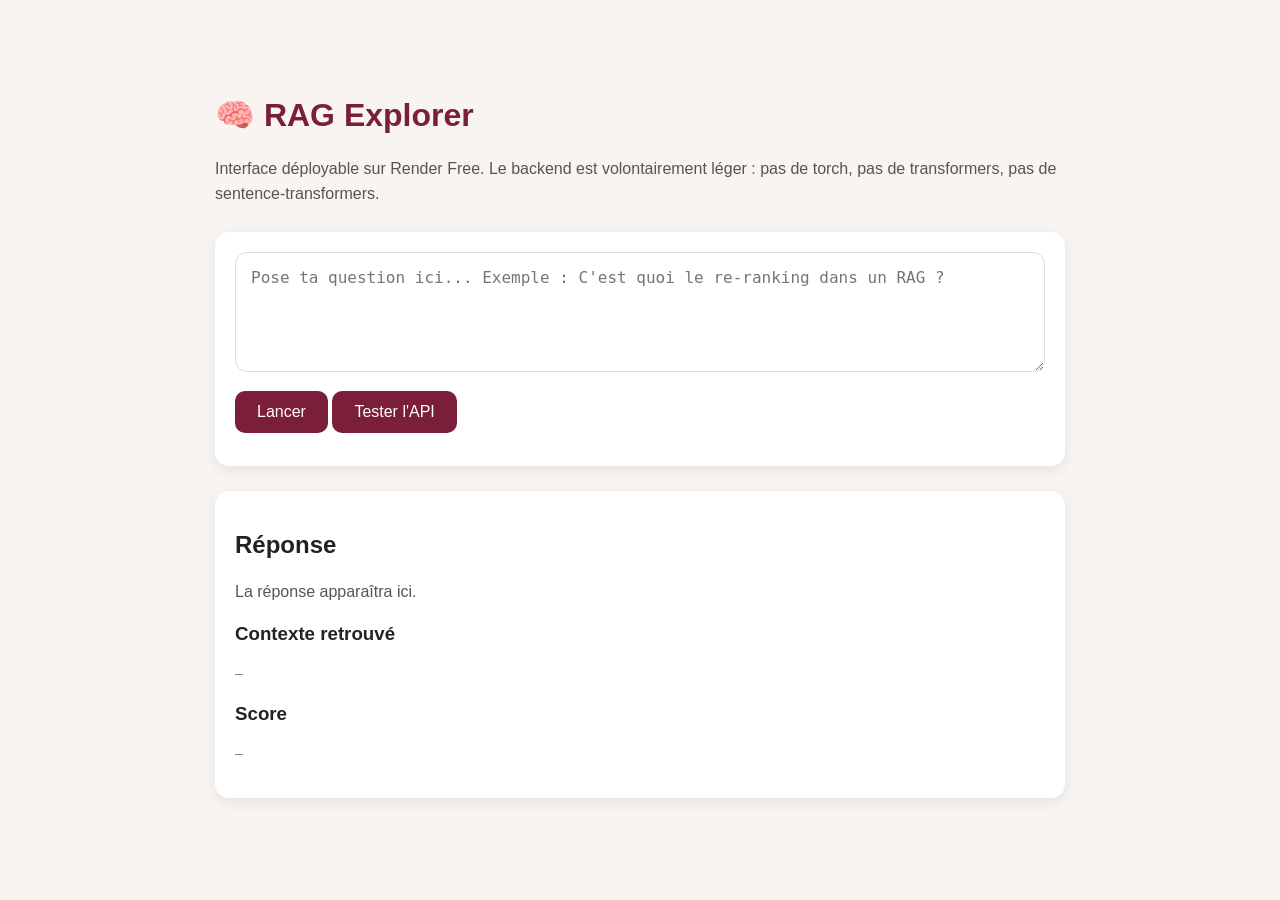
==== index.html @ 5188ba4e "Add files via upload" ====
<!DOCTYPE html>
<html lang="fr">
<head>
  <meta charset="UTF-8" />
  <meta name="viewport" content="width=device-width, initial-scale=1.0" />
  <title>RAG Explorer — Render</title>
  <style>
    body {
      margin: 0;
      font-family: Arial, sans-serif;
      background: #f7f4f2;
      color: #222;
    }
    .container {
      max-width: 850px;
      margin: 50px auto;
      padding: 25px;
    }
    h1 { color: #7b1e3a; }
    p { color: #555; line-height: 1.6; }
    textarea {
      width: 100%;
      min-height: 120px;
      padding: 15px;
      font-size: 16px;
      border: 1px solid #ddd;
      border-radius: 12px;
      resize: vertical;
      box-sizing: border-box;
    }
    button {
      margin-top: 15px;
      padding: 12px 22px;
      font-size: 16px;
      background: #7b1e3a;
      color: white;
      border: none;
      border-radius: 10px;
      cursor: pointer;
    }
    button:hover { background: #5f162c; }
    button:disabled { background: #aaa; cursor: not-allowed; }
    .card {
      margin-top: 25px;
      padding: 20px;
      background: white;
      border-radius: 14px;
      box-shadow: 0 4px 14px rgba(0, 0, 0, 0.08);
    }
    .small {
      font-size: 13px;
      color: #777;
      font-family: monospace;
    }
    .error { color: #b91c1c; }
    .success { color: #166534; }
  </style>
</head>
<body>
  <div class="container">
    <h1>🧠 RAG Explorer</h1>
    <p>
      Interface déployable sur Render Free. Le backend est volontairement léger :
      pas de torch, pas de transformers, pas de sentence-transformers.
    </p>

    <div class="card">
      <textarea id="question" placeholder="Pose ta question ici... Exemple : C'est quoi le re-ranking dans un RAG ?"></textarea>
      <br>
      <button id="askBtn" onclick="askQuestion()">Lancer</button>
      <button onclick="checkAPI()">Tester l'API</button>
      <p id="status" class="small"></p>
    </div>

    <div class="card">
      <h2>Réponse</h2>
      <p id="answer">La réponse apparaîtra ici.</p>

      <h3>Contexte retrouvé</h3>
      <p id="context" class="small">—</p>

      <h3>Score</h3>
      <p id="score" class="small">—</p>
    </div>
  </div>

  <script>
    const API_BASE = window.location.hostname
      ? window.location.origin
      : "http://127.0.0.1:8000";

    async function checkAPI() {
      const status = document.getElementById("status");
      status.textContent = "Test en cours...";
      status.className = "small";

      try {
        const response = await fetch(`${API_BASE}/health`);
        if (!response.ok) throw new Error(`HTTP ${response.status}`);
        const data = await response.json();
        status.textContent = `API connectée : ${data.status}`;
        status.className = "small success";
      } catch (error) {
        status.textContent = "API inaccessible : " + error.message;
        status.className = "small error";
      }
    }

    async function askQuestion() {
      const question = document.getElementById("question").value.trim();
      const answerElem = document.getElementById("answer");
      const contextElem = document.getElementById("context");
      const scoreElem = document.getElementById("score");
      const btn = document.getElementById("askBtn");

      if (!question) {
        answerElem.textContent = "Veuillez saisir une question.";
        return;
      }

      btn.disabled = true;
      btn.textContent = "Recherche...";
      answerElem.textContent = "Chargement...";
      contextElem.textContent = "—";
      scoreElem.textContent = "—";

      try {
        const response = await fetch(`${API_BASE}/ask`, {
          method: "POST",
          headers: {"Content-Type": "application/json"},
          body: JSON.stringify({question})
        });

        if (!response.ok) throw new Error(`Erreur API : ${response.status}`);

        const data = await response.json();
        answerElem.textContent = data.answer || "Pas de réponse.";
        contextElem.textContent = data.context || "Pas de contexte.";
        scoreElem.textContent = data.score !== undefined ? data.score : "Pas de score.";
      } catch (error) {
        answerElem.textContent = "Erreur : impossible de contacter l'API. " + error.message;
      } finally {
        btn.disabled = false;
        btn.textContent = "Lancer";
      }
    }
  </script>
</body>
</html>
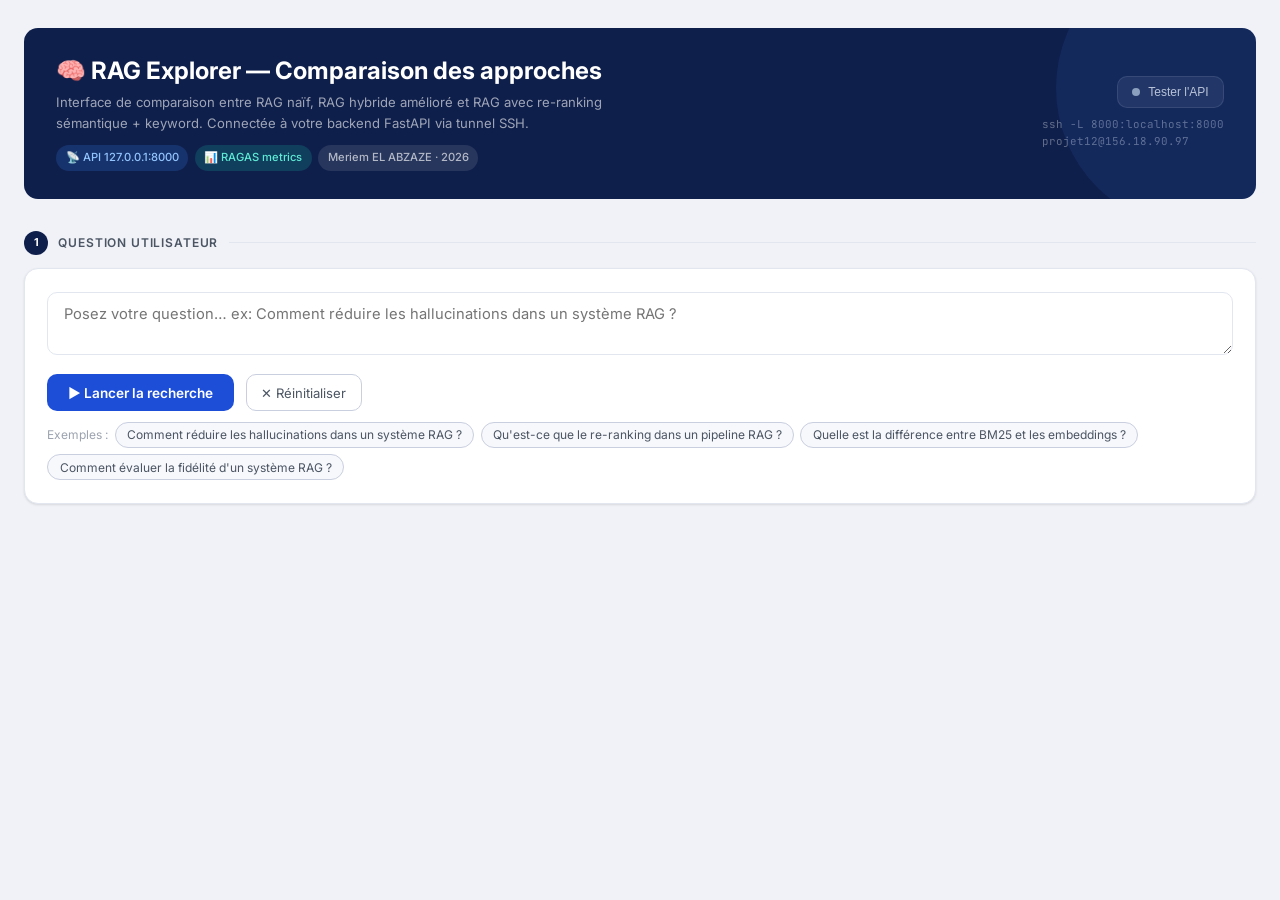
==== commit 5011adfe: "Update print statement from 'Hello' to 'Goodbye'" ====
--- a/index.html
+++ b/index.html
@@ -1,149 +1,737 @@
 <!DOCTYPE html>
 <html lang="fr">
 <head>
-  <meta charset="UTF-8" />
-  <meta name="viewport" content="width=device-width, initial-scale=1.0" />
-  <title>RAG Explorer — Render</title>
-  <style>
-    body {
-      margin: 0;
-      font-family: Arial, sans-serif;
-      background: #f7f4f2;
-      color: #222;
-    }
-    .container {
-      max-width: 850px;
-      margin: 50px auto;
-      padding: 25px;
-    }
-    h1 { color: #7b1e3a; }
-    p { color: #555; line-height: 1.6; }
-    textarea {
-      width: 100%;
-      min-height: 120px;
-      padding: 15px;
-      font-size: 16px;
-      border: 1px solid #ddd;
-      border-radius: 12px;
-      resize: vertical;
-      box-sizing: border-box;
-    }
-    button {
-      margin-top: 15px;
-      padding: 12px 22px;
-      font-size: 16px;
-      background: #7b1e3a;
-      color: white;
-      border: none;
-      border-radius: 10px;
-      cursor: pointer;
-    }
-    button:hover { background: #5f162c; }
-    button:disabled { background: #aaa; cursor: not-allowed; }
-    .card {
-      margin-top: 25px;
-      padding: 20px;
-      background: white;
-      border-radius: 14px;
-      box-shadow: 0 4px 14px rgba(0, 0, 0, 0.08);
-    }
-    .small {
-      font-size: 13px;
-      color: #777;
-      font-family: monospace;
-    }
-    .error { color: #b91c1c; }
-    .success { color: #166534; }
-  </style>
+<meta charset="UTF-8">
+<meta name="viewport" content="width=device-width, initial-scale=1.0">
+<title>RAG Explorer — Interface de comparaison</title>
+<link rel="preconnect" href="https://fonts.googleapis.com">
+<link href="https://fonts.googleapis.com/css2?family=Inter:wght@400;500;600;700&family=JetBrains+Mono:wght@400;500&display=swap" rel="stylesheet">
+<style>
+*,*::before,*::after{box-sizing:border-box;margin:0;padding:0}
+:root{
+  --bg:#f0f2f7;
+  --surface:#ffffff;
+  --surface2:#f7f8fc;
+  --border:#e2e6ef;
+  --border2:#c9cfdf;
+  --text:#111827;
+  --text2:#4b5563;
+  --text3:#9ca3af;
+  --navy:#0f1f4b;
+  --blue:#1d4ed8;
+  --blue-l:#eff6ff;
+  --blue-m:#3b82f6;
+  --green:#16a34a;
+  --green-l:#f0fdf4;
+  --orange:#d97706;
+  --orange-l:#fffbeb;
+  --red:#dc2626;
+  --red-l:#fef2f2;
+  --purple:#7c3aed;
+  --purple-l:#f5f3ff;
+  --r:10px;
+  --rl:14px;
+  --sh:0 1px 3px rgba(0,0,0,.07),0 1px 2px rgba(0,0,0,.04);
+  --sh-md:0 4px 16px rgba(0,0,0,.08);
+}
+html{scroll-behavior:smooth}
+body{font-family:'Inter',sans-serif;background:var(--bg);color:var(--text);font-size:14.5px;line-height:1.6;min-height:100vh}
+.page{max-width:1280px;margin:0 auto;padding:1.75rem 1.5rem 5rem}
+ 
+/* ── HEADER ── */
+.header-card{
+  background:var(--navy);border-radius:var(--rl);padding:1.75rem 2rem;
+  margin-bottom:2rem;display:flex;align-items:center;justify-content:space-between;gap:1.5rem;
+  position:relative;overflow:hidden;
+}
+.header-card::before{content:'';position:absolute;right:-80px;top:-80px;width:280px;height:280px;border-radius:50%;background:rgba(59,130,246,.1);pointer-events:none}
+.htext h1{font-size:1.5rem;font-weight:700;color:#fff;margin-bottom:.35rem;line-height:1.25}
+.htext p{font-size:.82rem;color:rgba(255,255,255,.6);max-width:560px;line-height:1.6}
+.hbadges{display:flex;flex-wrap:wrap;gap:.4rem;margin-top:.7rem}
+.hbadge{font-size:.7rem;font-weight:500;padding:.25rem .6rem;border-radius:999px;display:inline-flex;align-items:center;gap:.3rem}
+.hb-blue{background:rgba(59,130,246,.2);color:#93c5fd}
+.hb-green{background:rgba(20,184,166,.2);color:#5eead4}
+.hb-gray{background:rgba(255,255,255,.1);color:rgba(255,255,255,.65)}
+.api-status{
+  display:flex;align-items:center;gap:.5rem;font-size:.75rem;
+  background:rgba(255,255,255,.07);border:1px solid rgba(255,255,255,.1);
+  border-radius:var(--r);padding:.5rem .9rem;flex-shrink:0;cursor:pointer;
+  color:rgba(255,255,255,.75);transition:background .2s;white-space:nowrap;
+}
+.api-status:hover{background:rgba(255,255,255,.12)}
+.status-dot{width:8px;height:8px;border-radius:50%;flex-shrink:0}
+.dot-ok{background:#4ade80;box-shadow:0 0 6px #4ade80}
+.dot-err{background:#f87171;box-shadow:0 0 6px #f87171}
+.dot-idle{background:#94a3b8}
+ 
+/* ── SECTIONS ── */
+.section{margin-bottom:1.75rem}
+.sec-head{display:flex;align-items:center;gap:.65rem;margin-bottom:.85rem}
+.sec-num{width:24px;height:24px;border-radius:50%;background:var(--navy);color:#fff;display:flex;align-items:center;justify-content:center;font-size:.68rem;font-weight:700;flex-shrink:0}
+.sec-label{font-size:.75rem;font-weight:600;letter-spacing:.07em;text-transform:uppercase;color:var(--text2)}
+.sec-line{flex:1;height:1px;background:var(--border)}
+ 
+/* ── CARD ── */
+.card{background:var(--surface);border:1px solid var(--border);border-radius:var(--rl);box-shadow:var(--sh)}
+.cp{padding:1.4rem}
+ 
+/* ── QUESTION ZONE ── */
+.q-textarea{
+  width:100%;border:1.5px solid var(--border);border-radius:var(--r);
+  padding:.8rem 1rem;font-size:.92rem;font-family:'Inter',sans-serif;
+  color:var(--text);background:var(--surface);resize:vertical;
+  outline:none;transition:border-color .2s,box-shadow .2s;min-height:60px;
+}
+.q-textarea:focus{border-color:var(--blue-m);box-shadow:0 0 0 3px rgba(59,130,246,.1)}
+.q-row{display:flex;align-items:center;gap:.75rem;flex-wrap:wrap;margin-top:.8rem}
+.btn-run{
+  display:inline-flex;align-items:center;gap:.45rem;
+  background:var(--blue);color:#fff;border:none;border-radius:var(--r);
+  padding:.65rem 1.3rem;font-size:.85rem;font-weight:600;cursor:pointer;font-family:'Inter',sans-serif;
+  transition:background .2s,box-shadow .2s,transform .1s;
+}
+.btn-run:hover:not(:disabled){background:#1e40af;box-shadow:0 4px 14px rgba(29,78,216,.3)}
+.btn-run:active:not(:disabled){transform:scale(.97)}
+.btn-run:disabled{background:#94a3b8;cursor:not-allowed}
+.btn-clear{
+  display:inline-flex;align-items:center;gap:.4rem;
+  background:transparent;color:var(--text2);border:1px solid var(--border2);
+  border-radius:var(--r);padding:.6rem .9rem;font-size:.82rem;cursor:pointer;font-family:'Inter',sans-serif;
+  transition:all .2s;
+}
+.btn-clear:hover{border-color:var(--blue-m);color:var(--blue);background:var(--blue-l)}
+.examples-row{margin-top:.65rem;display:flex;flex-wrap:wrap;gap:.4rem;align-items:center}
+.ex-label{font-size:.75rem;color:var(--text3)}
+.ex-btn{
+  font-size:.75rem;padding:.28rem .7rem;border-radius:999px;
+  border:1px solid var(--border2);background:var(--surface2);color:var(--text2);
+  cursor:pointer;font-family:'Inter',sans-serif;transition:all .2s;
+}
+.ex-btn:hover{border-color:var(--blue-m);color:var(--blue);background:var(--blue-l)}
+ 
+/* ── PROGRESS ── */
+.prog-bar{height:3px;background:var(--border);border-radius:3px;overflow:hidden;margin-bottom:1.5rem;display:none}
+.prog-bar.on{display:block}
+.prog-fill{height:100%;background:linear-gradient(90deg,var(--blue-m),#06b6d4);width:0;transition:width .35s ease;border-radius:3px}
+ 
+/* ── 3-COL GRID ── */
+.three-grid{display:grid;grid-template-columns:repeat(3,1fr);gap:1.1rem}
+@media(max-width:900px){.three-grid{grid-template-columns:1fr}}
+ 
+/* ── RAG COLUMN ── */
+.rag-col{border:1px solid var(--border);border-radius:var(--rl);overflow:hidden;box-shadow:var(--sh)}
+.rag-col-head{padding:.85rem 1.1rem;display:flex;align-items:center;justify-content:space-between;border-bottom:1px solid var(--border)}
+.rh-naive{background:#fff8f0;border-bottom-color:#fde8c8}
+.rh-improved{background:#f0fdf9;border-bottom-color:#a7f3d0}
+.rh-rerank{background:var(--purple-l);border-bottom-color:#ddd6fe}
+.rag-col-title{font-size:.8rem;font-weight:700}
+.rct-naive{color:#92400e}
+.rct-improved{color:#065f46}
+.rct-rerank{color:#5b21b6}
+.risk-pill{font-size:.68rem;font-weight:600;padding:.22rem .55rem;border-radius:999px}
+.rp-low{background:var(--green-l);color:var(--green)}
+.rp-medium{background:var(--orange-l);color:var(--orange)}
+.rp-high{background:var(--red-l);color:var(--red)}
+.rp-none{background:var(--surface2);color:var(--text3)}
+.rag-col-body{padding:1.1rem;background:var(--surface);display:flex;flex-direction:column;gap:.85rem}
+.answer-block{
+  font-size:.85rem;color:var(--text);line-height:1.7;
+  border-left:3px solid var(--border2);padding:.5rem .8rem;
+  background:var(--surface2);border-radius:0 6px 6px 0;
+}
+.ab-naive{border-left-color:#f59e0b}
+.ab-improved{border-left-color:#10b981}
+.ab-rerank{border-left-color:#8b5cf6}
+.field-label{font-size:.7rem;font-weight:600;text-transform:uppercase;letter-spacing:.06em;color:var(--text3);margin-bottom:.3rem}
+.source-list{display:flex;flex-direction:column;gap:.35rem}
+.source-item{
+  font-family:'JetBrains Mono',monospace;font-size:.72rem;
+  background:var(--surface2);border:1px solid var(--border);border-radius:6px;
+  padding:.35rem .6rem;color:var(--text2);word-break:break-all;
+}
+.score-row{display:flex;align-items:center;gap:.6rem}
+.score-val{font-family:'JetBrains Mono',monospace;font-size:.9rem;font-weight:600}
+.sv-green{color:var(--green)}.sv-orange{color:var(--orange)}.sv-red{color:var(--red)}.sv-blue{color:var(--blue-m)}
+.score-bar-bg{flex:1;height:5px;border-radius:3px;background:var(--border);overflow:hidden}
+.score-bar-fill{height:100%;border-radius:3px;transition:width .7s ease}
+.sbf-green{background:var(--green)}.sbf-orange{background:var(--orange)}.sbf-red{background:var(--red)}.sbf-blue{background:var(--blue-m)}
+ 
+/* ── METRICS ── */
+.metrics-grid{display:grid;grid-template-columns:repeat(6,1fr);gap:.9rem}
+@media(max-width:900px){.metrics-grid{grid-template-columns:repeat(3,1fr)}}
+@media(max-width:500px){.metrics-grid{grid-template-columns:repeat(2,1fr)}}
+.metric-card{
+  background:var(--surface);border:1px solid var(--border);border-radius:var(--r);
+  padding:1rem 1.1rem;box-shadow:var(--sh);
+}
+.mc-label{font-size:.68rem;font-weight:600;text-transform:uppercase;letter-spacing:.06em;color:var(--text3);margin-bottom:.4rem}
+.mc-val{font-size:1.4rem;font-weight:700;font-family:'JetBrains Mono',monospace;line-height:1;margin-bottom:.2rem}
+.mc-sub{font-size:.72rem;color:var(--text3)}
+.mc-bar-bg{height:4px;border-radius:2px;background:var(--border);margin-top:.7rem}
+.mc-bar-fill{height:100%;border-radius:2px;transition:width .8s ease}
+ 
+/* ── COMPARE TABLE ── */
+.cmp-table{width:100%;border-collapse:collapse;font-size:.82rem}
+.cmp-table th,.cmp-table td{padding:.6rem .85rem;border-bottom:1px solid var(--border);text-align:left}
+.cmp-table th{font-size:.72rem;font-weight:600;text-transform:uppercase;letter-spacing:.05em;color:var(--text2);background:var(--surface2)}
+.cmp-table tr:last-child td{border-bottom:none}
+.cmp-table tr:hover td{background:var(--surface2)}
+td.td-good{color:var(--green);font-family:'JetBrains Mono',monospace;font-weight:600}
+td.td-mid{color:var(--orange);font-family:'JetBrains Mono',monospace;font-weight:600}
+td.td-bad{color:var(--red);font-family:'JetBrains Mono',monospace;font-weight:600}
+td.td-purple{color:var(--purple);font-family:'JetBrains Mono',monospace;font-weight:600}
+td.td-mono{font-family:'JetBrains Mono',monospace}
+ 
+/* ── DEBUG ── */
+.debug-toggle{
+  display:inline-flex;align-items:center;gap:.4rem;font-size:.75rem;cursor:pointer;
+  color:var(--text3);border:1px solid var(--border);background:var(--surface);
+  border-radius:var(--r);padding:.35rem .75rem;font-family:'Inter',sans-serif;
+  transition:all .2s;
+}
+.debug-toggle:hover{color:var(--blue);border-color:var(--blue-m);background:var(--blue-l)}
+.debug-box{
+  font-family:'JetBrains Mono',monospace;font-size:.75rem;
+  background:#0f172a;color:#94a3b8;border-radius:var(--r);
+  padding:1rem;overflow-x:auto;white-space:pre-wrap;word-break:break-all;
+  border:1px solid #1e293b;margin-top:.75rem;max-height:320px;overflow-y:auto;
+  display:none;line-height:1.6;
+}
+.debug-box .json-key{color:#7dd3fc}
+.debug-box .json-str{color:#86efac}
+.debug-box .json-num{color:#fcd34d}
+.debug-box .json-bool{color:#f9a8d4}
+.debug-box .json-null{color:#94a3b8}
+ 
+/* ── ERROR BOX ── */
+.error-box{
+  background:var(--red-l);border:1px solid #fca5a5;border-radius:var(--r);
+  padding:1rem 1.2rem;font-size:.85rem;color:var(--red);line-height:1.65;
+  display:none;margin-bottom:1.5rem;
+}
+.error-box strong{display:block;margin-bottom:.3rem}
+ 
+/* ── PLACEHOLDER ── */
+.placeholder{text-align:center;padding:2.5rem 1rem;color:var(--text3)}
+.ph-icon{font-size:2.2rem;margin-bottom:.6rem;opacity:.35}
+ 
+/* ── ANIMATIONS ── */
+@keyframes fadeUp{from{opacity:0;transform:translateY(8px)}to{opacity:1;transform:translateY(0)}}
+.anim{animation:fadeUp .4s ease forwards}
+@keyframes spin{from{transform:rotate(0)}to{transform:rotate(360deg)}}
+.spin{animation:spin .7s linear infinite;display:inline-block}
+</style>
 </head>
 <body>
-  <div class="container">
-    <h1>🧠 RAG Explorer</h1>
-    <p>
-      Interface déployable sur Render Free. Le backend est volontairement léger :
-      pas de torch, pas de transformers, pas de sentence-transformers.
-    </p>
-
-    <div class="card">
-      <textarea id="question" placeholder="Pose ta question ici... Exemple : C'est quoi le re-ranking dans un RAG ?"></textarea>
-      <br>
-      <button id="askBtn" onclick="askQuestion()">Lancer</button>
-      <button onclick="checkAPI()">Tester l'API</button>
-      <p id="status" class="small"></p>
-    </div>
-
-    <div class="card">
-      <h2>Réponse</h2>
-      <p id="answer">La réponse apparaîtra ici.</p>
-
-      <h3>Contexte retrouvé</h3>
-      <p id="context" class="small">—</p>
-
-      <h3>Score</h3>
-      <p id="score" class="small">—</p>
-    </div>
-  </div>
-
-  <script>
-    const API_BASE = window.location.hostname
-      ? window.location.origin
-      : "http://127.0.0.1:8000";
-
-    async function checkAPI() {
-      const status = document.getElementById("status");
-      status.textContent = "Test en cours...";
-      status.className = "small";
-
-      try {
-        const response = await fetch(`${API_BASE}/health`);
-        if (!response.ok) throw new Error(`HTTP ${response.status}`);
-        const data = await response.json();
-        status.textContent = `API connectée : ${data.status}`;
-        status.className = "small success";
-      } catch (error) {
-        status.textContent = "API inaccessible : " + error.message;
-        status.className = "small error";
-      }
+<div class="page">
+ 
+<!-- ── HEADER ── -->
+<div class="header-card">
+  <div class="htext">
+    <h1>🧠 RAG Explorer — Comparaison des approches</h1>
+    <p>Interface de comparaison entre RAG naïf, RAG hybride amélioré et RAG avec re-ranking sémantique + keyword. Connectée à votre backend FastAPI via tunnel SSH.</p>
+    <div class="hbadges">
+      <span class="hbadge hb-blue">📡 API 127.0.0.1:8000</span>
+      <span class="hbadge hb-green">📊 RAGAS metrics</span>
+      <span class="hbadge hb-gray">Meriem EL ABZAZE · 2026</span>
+    </div>
+  </div>
+  <div style="display:flex;flex-direction:column;align-items:flex-end;gap:.5rem;flex-shrink:0">
+    <button class="api-status" id="statusBtn" onclick="checkAPI()" title="Cliquer pour tester la connexion">
+      <div class="status-dot dot-idle" id="statusDot"></div>
+      <span id="statusLabel">Tester l'API</span>
+    </button>
+    <div style="font-size:.68rem;color:rgba(255,255,255,.35);font-family:'JetBrains Mono',monospace">ssh -L 8000:localhost:8000<br>projet12@156.18.90.97</div>
+  </div>
+</div>
+ 
+<!-- ── ZONE 1: QUESTION ── -->
+<div class="section">
+  <div class="sec-head">
+    <div class="sec-num">1</div>
+    <span class="sec-label">Question utilisateur</span>
+    <div class="sec-line"></div>
+  </div>
+  <div class="card cp">
+    <textarea class="q-textarea" id="qInput" rows="2"
+      placeholder="Posez votre question… ex: Comment réduire les hallucinations dans un système RAG ?"></textarea>
+    <div class="q-row">
+      <button class="btn-run" id="runBtn" onclick="launch()">▶ Lancer la recherche</button>
+      <button class="btn-clear" onclick="clearAll()">✕ Réinitialiser</button>
+    </div>
+    <div class="examples-row">
+      <span class="ex-label">Exemples :</span>
+      <button class="ex-btn" onclick="setQ(this)">Comment réduire les hallucinations dans un système RAG ?</button>
+      <button class="ex-btn" onclick="setQ(this)">Qu'est-ce que le re-ranking dans un pipeline RAG ?</button>
+      <button class="ex-btn" onclick="setQ(this)">Quelle est la différence entre BM25 et les embeddings ?</button>
+      <button class="ex-btn" onclick="setQ(this)">Comment évaluer la fidélité d'un système RAG ?</button>
+    </div>
+  </div>
+</div>
+ 
+<!-- ── PROGRESS ── -->
+<div class="prog-bar" id="progBar"><div class="prog-fill" id="progFill"></div></div>
+ 
+<!-- ── ERROR ── -->
+<div class="error-box" id="errBox">
+  <strong>⚠ Impossible de contacter l'API</strong>
+  <span id="errMsg"></span>
+  <div style="margin-top:.5rem;font-size:.78rem;opacity:.8">
+    Vérifiez que : 1) le tunnel SSH est ouvert (<code>ssh -L 8000:localhost:8000 projet12@156.18.90.97</code>)
+    · 2) uvicorn tourne sur le serveur · 3) pas de CORS bloqué (ajoutez <code>allow_origins=["*"]</code> dans FastAPI)
+  </div>
+</div>
+ 
+<!-- ── ZONE 2: COMPARAISON ── -->
+<div class="section" id="zone2" style="display:none">
+  <div class="sec-head">
+    <div class="sec-num">2</div>
+    <span class="sec-label">Comparaison des trois approches RAG</span>
+    <div class="sec-line"></div>
+  </div>
+  <div class="three-grid" id="ragGrid"></div>
+</div>
+ 
+<!-- ── ZONE 3: METRICS ── -->
+<div class="section" id="zone3" style="display:none">
+  <div class="sec-head">
+    <div class="sec-num">3</div>
+    <span class="sec-label">Métriques d'évaluation (RAG amélioré)</span>
+    <div class="sec-line"></div>
+  </div>
+  <div id="metricsArea"></div>
+</div>
+ 
+<!-- ── ZONE 4: DEBUG ── -->
+<div class="section" id="zone4" style="display:none">
+  <div class="sec-head">
+    <div class="sec-num">4</div>
+    <span class="sec-label">Debug — JSON brut reçu</span>
+    <div class="sec-line"></div>
+  </div>
+  <div class="card cp">
+    <button class="debug-toggle" onclick="toggleDebug()">
+      <span id="debugArrow">▶</span> Afficher le JSON brut de l'API
+    </button>
+    <pre class="debug-box" id="debugBox"></pre>
+  </div>
+</div>
+ 
+</div><!-- /page -->
+ 
+<script>
+/* ─────────────────────────────────────────
+   CONFIG
+───────────────────────────────────────── */
+const API_URL = 'http://127.0.0.1:8000/ask';
+ 
+/* ─────────────────────────────────────────
+   HELPERS
+───────────────────────────────────────── */
+function setQ(btn){ document.getElementById('qInput').value = btn.textContent.trim() }
+ 
+function scoreColor(v, type='text'){
+  if(v===null||v===undefined||isNaN(v)) return type==='bar'?'sbf-blue':'sv-blue';
+  const n = parseFloat(v);
+  if(n >= 0.75) return type==='bar'?'sbf-green':'sv-green';
+  if(n >= 0.5)  return type==='bar'?'sbf-orange':'sv-orange';
+  return type==='bar'?'sbf-red':'sv-red';
+}
+ 
+function riskPill(risk){
+  if(!risk) return '<span class="risk-pill rp-none">—</span>';
+  const r = risk.toLowerCase();
+  if(r==='low')    return '<span class="risk-pill rp-low">🟢 Faible</span>';
+  if(r==='medium') return '<span class="risk-pill rp-medium">🟡 Moyen</span>';
+  if(r==='high')   return '<span class="risk-pill rp-high">🔴 Élevé</span>';
+  return `<span class="risk-pill rp-none">${risk}</span>`;
+}
+ 
+function fmt(v){ return (v===null||v===undefined)?'—':parseFloat(v).toFixed(2) }
+ 
+function parseSources(raw){
+  /* Accepte :
+     - string "rag pdf3.pdf p30 hybrid=1.229 | rag pdf3.pdf p22 hybrid=1.206"
+     - array ["…","…"]
+     - undefined / null
+  */
+  if(!raw) return [];
+  if(Array.isArray(raw)) return raw;
+  return raw.split('|').map(s=>s.trim()).filter(Boolean);
+}
+ 
+/* Syntaxe JSON colorée (simple) */
+function colorJson(json){
+  return json
+    .replace(/("(\\u[\da-fA-F]{4}|\\[^u]|[^\\"])*"(?=\s*:))/g,'<span class="json-key">$1</span>')
+    .replace(/("(\\u[\da-fA-F]{4}|\\[^u]|[^\\"])*")/g,'<span class="json-str">$1</span>')
+    .replace(/\b(\d+\.?\d*)\b/g,'<span class="json-num">$1</span>')
+    .replace(/\b(true|false)\b/g,'<span class="json-bool">$1</span>')
+    .replace(/\bnull\b/g,'<span class="json-null">null</span>');
+}
+ 
+/* ─────────────────────────────────────────
+   TRANSFORM — adapté EXACTEMENT au JSON de l'API
+───────────────────────────────────────── */
+function transformAPIResponse(raw){
+  const n  = raw.naive_rag    || {};
+  const im = raw.improved_rag || {};
+  const rr = raw.rerank_rag   || {};
+ 
+  return {
+    question: raw.question || '',
+    naive: {
+      answer:            n.answer            || '(réponse non disponible)',
+      source:            n.source            || null,
+      page:              n.page              || null,
+      similarity_score:  n.similarity_score  !== undefined ? parseFloat(n.similarity_score) : null,
+      hallucination_risk:n.hallucination_risk|| null,
+    },
+    improved: {
+      answer:            im.answer           || '(réponse non disponible)',
+      sources:           parseSources(im.sources),
+      hallucination_risk:im.hallucination_risk|| null,
+      faithfulness:      im.faithfulness      !== undefined ? parseFloat(im.faithfulness)      : null,
+      answer_relevancy:  im.answer_relevancy  !== undefined ? parseFloat(im.answer_relevancy)  : null,
+      context_precision: im.context_precision !== undefined ? parseFloat(im.context_precision)  : null,
+    },
+    rerank: {
+      answer:  rr.answer  || '(réponse non disponible)',
+      sources: parseSources(rr.sources),
     }
-
-    async function askQuestion() {
-      const question = document.getElementById("question").value.trim();
-      const answerElem = document.getElementById("answer");
-      const contextElem = document.getElementById("context");
-      const scoreElem = document.getElementById("score");
-      const btn = document.getElementById("askBtn");
-
-      if (!question) {
-        answerElem.textContent = "Veuillez saisir une question.";
-        return;
-      }
-
-      btn.disabled = true;
-      btn.textContent = "Recherche...";
-      answerElem.textContent = "Chargement...";
-      contextElem.textContent = "—";
-      scoreElem.textContent = "—";
-
-      try {
-        const response = await fetch(`${API_BASE}/ask`, {
-          method: "POST",
-          headers: {"Content-Type": "application/json"},
-          body: JSON.stringify({question})
-        });
-
-        if (!response.ok) throw new Error(`Erreur API : ${response.status}`);
-
-        const data = await response.json();
-        answerElem.textContent = data.answer || "Pas de réponse.";
-        contextElem.textContent = data.context || "Pas de contexte.";
-        scoreElem.textContent = data.score !== undefined ? data.score : "Pas de score.";
-      } catch (error) {
-        answerElem.textContent = "Erreur : impossible de contacter l'API. " + error.message;
-      } finally {
-        btn.disabled = false;
-        btn.textContent = "Lancer";
-      }
+  };
+}
+ 
+/* ─────────────────────────────────────────
+   API STATUS CHECK
+───────────────────────────────────────── */
+async function checkAPI(){
+  const dot   = document.getElementById('statusDot');
+  const label = document.getElementById('statusLabel');
+  dot.className='status-dot dot-idle'; label.textContent='Vérification…';
+  try{
+    const r = await fetch(API_URL,{
+      method:'POST',headers:{'Content-Type':'application/json'},
+      body:JSON.stringify({question:'test'}),
+      signal:AbortSignal.timeout(5000)
+    });
+    if(r.ok){ dot.className='status-dot dot-ok'; label.textContent='API connectée ✓' }
+    else     { dot.className='status-dot dot-err'; label.textContent='HTTP '+r.status }
+  } catch(e){
+    dot.className='status-dot dot-err';
+    label.textContent='API inaccessible';
+  }
+}
+ 
+/* ─────────────────────────────────────────
+   PROGRESS BAR
+───────────────────────────────────────── */
+let progTimer=null;
+function startProg(){
+  const bar=document.getElementById('progBar'),fill=document.getElementById('progFill');
+  bar.classList.add('on'); let p=0;
+  progTimer=setInterval(()=>{ p=Math.min(p+Math.random()*10,88); fill.style.width=p+'%' },200);
+}
+function endProg(){
+  clearInterval(progTimer);
+  const fill=document.getElementById('progFill');
+  fill.style.width='100%';
+  setTimeout(()=>{ document.getElementById('progBar').classList.remove('on'); fill.style.width='0' },400);
+}
+ 
+/* ─────────────────────────────────────────
+   MAIN LAUNCH
+───────────────────────────────────────── */
+async function launch(){
+  const q = document.getElementById('qInput').value.trim();
+  if(!q){ document.getElementById('qInput').focus(); return; }
+ 
+  const btn=document.getElementById('runBtn');
+  btn.disabled=true;
+  btn.innerHTML='<span class="spin">⏳</span> Recherche en cours…';
+  document.getElementById('errBox').style.display='none';
+  startProg();
+ 
+  try{
+    const res = await fetch(API_URL,{
+      method:'POST',
+      headers:{'Content-Type':'application/json'},
+      body:JSON.stringify({question:q}),
+      signal:AbortSignal.timeout(60000)   // 60s max (GPU peut être lent)
+    });
+ 
+    if(!res.ok){
+      throw new Error(`Erreur HTTP ${res.status} — ${res.statusText}`);
     }
-  </script>
+ 
+    const raw  = await res.json();
+    const data = transformAPIResponse(raw);
+ 
+    endProg();
+    renderAll(data, raw);
+ 
+  } catch(e){
+    endProg();
+    const box=document.getElementById('errBox');
+    document.getElementById('errMsg').textContent=e.message;
+    box.style.display='block';
+    ['zone2','zone3','zone4'].forEach(id=>document.getElementById(id).style.display='none');
+  } finally{
+    btn.disabled=false;
+    btn.innerHTML='▶ Lancer la recherche';
+  }
+}
+ 
+/* ─────────────────────────────────────────
+   RENDER
+───────────────────────────────────────── */
+function renderAll(data, raw){
+  renderRAGGrid(data);
+  renderMetrics(data.improved);
+  renderDebug(raw);
+ 
+  ['zone2','zone3','zone4'].forEach((id,i)=>{
+    const el=document.getElementById(id);
+    el.style.display='block'; el.style.opacity='0'; el.style.transform='translateY(8px)';
+    setTimeout(()=>{
+      el.style.transition='opacity .4s ease,transform .4s ease';
+      el.style.opacity='1'; el.style.transform='translateY(0)';
+    }, i*120);
+  });
+  setTimeout(()=>document.getElementById('zone2').scrollIntoView({behavior:'smooth',block:'start'}),200);
+}
+ 
+/* ─── RAG GRID ─── */
+function renderRAGGrid(data){
+  const grid=document.getElementById('ragGrid');
+ 
+  /* helper: source list */
+  function srcList(sources){
+    if(!sources||sources.length===0) return '<span style="font-size:.75rem;color:var(--text3)">—</span>';
+    return '<div class="source-list">'+sources.map(s=>`<div class="source-item">📄 ${s}</div>`).join('')+'</div>';
+  }
+ 
+  /* helper: score row */
+  function scoreRow(label, val){
+    if(val===null||val===undefined) return '';
+    const n=parseFloat(val), pct=Math.min(Math.round(n*100),100);
+    const tc=scoreColor(n,'text'), bc=scoreColor(n,'bar');
+    return `
+    <div>
+      <div class="field-label">${label}</div>
+      <div class="score-row">
+        <span class="score-val ${tc}">${fmt(val)}</span>
+        <div class="score-bar-bg"><div class="score-bar-fill ${bc}" style="width:${pct}%"></div></div>
+      </div>
+    </div>`;
+  }
+ 
+  /* ── RAG NAÏF ── */
+  const naiveSrc = data.naive.source
+    ? `${data.naive.source}${data.naive.page?' · page '+data.naive.page:''}`
+    : null;
+ 
+  const colNaive=`
+  <div class="rag-col anim">
+    <div class="rag-col-head rh-naive">
+      <span class="rag-col-title rct-naive">🔶 RAG naïf (baseline)</span>
+      ${riskPill(data.naive.hallucination_risk)}
+    </div>
+    <div class="rag-col-body">
+      <div>
+        <div class="field-label">Réponse générée</div>
+        <div class="answer-block ab-naive">${data.naive.answer}</div>
+      </div>
+      ${naiveSrc?`<div><div class="field-label">Source</div><div class="source-list"><div class="source-item">📄 ${naiveSrc}</div></div></div>`:''}
+      ${scoreRow('Score de similarité cosinus', data.naive.similarity_score)}
+      <div>
+        <div class="field-label">Caractéristiques</div>
+        <div style="display:flex;flex-wrap:wrap;gap:.3rem">
+          <span style="font-size:.72rem;padding:.2rem .5rem;border-radius:5px;background:#fff8f0;border:1px solid #fde8c8;color:#92400e">Top-1 retrieval</span>
+          <span style="font-size:.72rem;padding:.2rem .5rem;border-radius:5px;background:#fff8f0;border:1px solid #fde8c8;color:#92400e">Prompt simple</span>
+          <span style="font-size:.72rem;padding:.2rem .5rem;border-radius:5px;background:#fff8f0;border:1px solid #fde8c8;color:#92400e">Sans re-ranking</span>
+        </div>
+      </div>
+    </div>
+  </div>`;
+ 
+  /* ── RAG AMÉLIORÉ ── */
+  const colImproved=`
+  <div class="rag-col anim" style="animation-delay:.08s">
+    <div class="rag-col-head rh-improved">
+      <span class="rag-col-title rct-improved">✅ RAG hybride amélioré</span>
+      ${riskPill(data.improved.hallucination_risk)}
+    </div>
+    <div class="rag-col-body">
+      <div>
+        <div class="field-label">Réponse générée</div>
+        <div class="answer-block ab-improved">${data.improved.answer}</div>
+      </div>
+      <div>
+        <div class="field-label">Sources utilisées (BM25 + embeddings)</div>
+        ${srcList(data.improved.sources)}
+      </div>
+      ${scoreRow('Faithfulness', data.improved.faithfulness)}
+      ${scoreRow('Answer Relevancy', data.improved.answer_relevancy)}
+      ${scoreRow('Context Precision', data.improved.context_precision)}
+      <div>
+        <div class="field-label">Améliorations</div>
+        <div style="display:flex;flex-wrap:wrap;gap:.3rem">
+          <span style="font-size:.72rem;padding:.2rem .5rem;border-radius:5px;background:var(--green-l);border:1px solid #a7f3d0;color:var(--green)">BM25 + embeddings</span>
+          <span style="font-size:.72rem;padding:.2rem .5rem;border-radius:5px;background:var(--green-l);border:1px solid #a7f3d0;color:var(--green)">Top-k retrieval</span>
+          <span style="font-size:.72rem;padding:.2rem .5rem;border-radius:5px;background:var(--green-l);border:1px solid #a7f3d0;color:var(--green)">Prompt contraint</span>
+        </div>
+      </div>
+    </div>
+  </div>`;
+ 
+  /* ── RAG RE-RANKING ── */
+  const colRerank=`
+  <div class="rag-col anim" style="animation-delay:.16s">
+    <div class="rag-col-head rh-rerank">
+      <span class="rag-col-title rct-rerank">🔮 RAG + Re-ranking</span>
+      <span class="risk-pill rp-low" style="background:var(--purple-l);color:var(--purple);border:none">Sémantique + Keyword</span>
+    </div>
+    <div class="rag-col-body">
+      <div>
+        <div class="field-label">Réponse générée</div>
+        <div class="answer-block ab-rerank">${data.rerank.answer}</div>
+      </div>
+      <div>
+        <div class="field-label">Sources après re-ranking (score final)</div>
+        ${srcList(data.rerank.sources)}
+      </div>
+      <div>
+        <div class="field-label">Technique utilisée</div>
+        <div style="display:flex;flex-wrap:wrap;gap:.3rem">
+          <span style="font-size:.72rem;padding:.2rem .5rem;border-radius:5px;background:var(--purple-l);border:1px solid #ddd6fe;color:var(--purple)">Semantic search</span>
+          <span style="font-size:.72rem;padding:.2rem .5rem;border-radius:5px;background:var(--purple-l);border:1px solid #ddd6fe;color:var(--purple)">Keyword re-ranking</span>
+          <span style="font-size:.72rem;padding:.2rem .5rem;border-radius:5px;background:var(--purple-l);border:1px solid #ddd6fe;color:var(--purple)">Score hybride final</span>
+        </div>
+      </div>
+    </div>
+  </div>`;
+ 
+  grid.innerHTML = colNaive + colImproved + colRerank;
+}
+ 
+/* ─── METRICS ─── */
+function renderMetrics(im){
+  const area=document.getElementById('metricsArea');
+ 
+  function mCard(label, val, sub, delay){
+    if(val===null||val===undefined) return `
+    <div class="metric-card anim" style="animation-delay:${delay}s">
+      <div class="mc-label">${label}</div>
+      <div class="mc-val" style="color:var(--text3);font-size:1rem">—</div>
+      <div class="mc-sub">${sub}</div>
+    </div>`;
+    const n=parseFloat(val), pct=Math.min(Math.round(n*100),100);
+    const tc=scoreColor(n,'text'), bc=scoreColor(n,'bar');
+    return `
+    <div class="metric-card anim" style="animation-delay:${delay}s">
+      <div class="mc-label">${label}</div>
+      <div class="mc-val ${tc}">${fmt(val)}</div>
+      <div class="mc-sub">${sub}</div>
+      <div class="mc-bar-bg"><div class="mc-bar-fill ${bc}" style="width:${pct}%"></div></div>
+    </div>`;
+  }
+ 
+  const nSim = null; // pas de baseline_sim dans les métriques improved
+  const haiku = im.faithfulness!==null && im.answer_relevancy!==null && im.context_precision!==null;
+ 
+  area.innerHTML = `
+  <div class="metrics-grid" style="margin-bottom:1.1rem">
+    ${mCard('Faithfulness','🎯 RAG amélioré','Fidélité au contexte — '+(im.faithfulness!==null?fmt(im.faithfulness):'N/A'), .0)}
+    ${mCard('Faithfulness', im.faithfulness,'Réponse fondée sur les docs',.04)}
+    ${mCard('Answer Relevancy', im.answer_relevancy,'Pertinence de la réponse',.08)}
+    ${mCard('Context Precision', im.context_precision,'Qualité du classement',.12)}
+    ${mCard('Risque halluc.', im.hallucination_risk==='low'?0.9:im.hallucination_risk==='medium'?0.5:0.2,'Estimation du risque',.16)}
+    ${mCard('Sources utilisées', im.sources?im.sources.length/5:null,'Passages récupérés',.20)}
+  </div>
+  <div class="card cp">
+    <table class="cmp-table">
+      <thead><tr>
+        <th>Métrique</th>
+        <th>RAG naïf</th>
+        <th>RAG hybride amélioré</th>
+        <th>RAG re-ranking</th>
+      </tr></thead>
+      <tbody>
+        <tr>
+          <td>Risque hallucination</td>
+          <td class="td-bad">🔴 Élevé</td>
+          <td class="${im.hallucination_risk==='low'?'td-good':'td-mid'}">${riskPill(im.hallucination_risk).replace(/<[^>]+>/g,'')}</td>
+          <td class="td-good">🟢 Faible (estimé)</td>
+        </tr>
+        <tr>
+          <td>Faithfulness</td>
+          <td class="td-bad">Non mesuré</td>
+          <td class="${im.faithfulness!==null?scoreColor(im.faithfulness,'text').replace('sv-','td-'):''}>${im.faithfulness!==null?fmt(im.faithfulness):'—'}</td>
+          <td class="td-purple">—</td>
+        </tr>
+        <tr>
+          <td>Answer Relevancy</td>
+          <td class="td-bad">Non mesuré</td>
+          <td class="${im.answer_relevancy!==null?scoreColor(im.answer_relevancy,'text').replace('sv-','td-'):''}>${im.answer_relevancy!==null?fmt(im.answer_relevancy):'—'}</td>
+          <td class="td-purple">—</td>
+        </tr>
+        <tr>
+          <td>Context Precision</td>
+          <td class="td-bad">Non mesuré</td>
+          <td class="${im.context_precision!==null?scoreColor(im.context_precision,'text').replace('sv-','td-'):''}>${im.context_precision!==null?fmt(im.context_precision):'—'}</td>
+          <td class="td-purple">—</td>
+        </tr>
+        <tr>
+          <td>Stratégie retrieval</td>
+          <td class="td-mono">Cosinus top-1</td>
+          <td class="td-mono">BM25 + embed hybride</td>
+          <td class="td-mono">Semantic + keyword rerank</td>
+        </tr>
+      </tbody>
+    </table>
+  </div>`;
+}
+ 
+/* ─── DEBUG ─── */
+function renderDebug(raw){
+  const box=document.getElementById('debugBox');
+  const pretty=JSON.stringify(raw,null,2);
+  box.innerHTML=colorJson(pretty.replace(/&/g,'&amp;').replace(/</g,'&lt;').replace(/>/g,'&gt;'));
+}
+function toggleDebug(){
+  const box=document.getElementById('debugBox');
+  const arrow=document.getElementById('debugArrow');
+  const open=box.style.display==='block';
+  box.style.display=open?'none':'block';
+  arrow.textContent=open?'▶':'▼';
+}
+ 
+/* ─── CLEAR ─── */
+function clearAll(){
+  document.getElementById('qInput').value='';
+  document.getElementById('errBox').style.display='none';
+  ['zone2','zone3','zone4'].forEach(id=>document.getElementById(id).style.display='none');
+  const dot=document.getElementById('statusDot');
+  const label=document.getElementById('statusLabel');
+  dot.className='status-dot dot-idle'; label.textContent='Tester l\'API';
+}
+ 
+/* ─── KEYBOARD ─── */
+document.getElementById('qInput').addEventListener('keydown',e=>{
+  if(e.key==='Enter'&&!e.shiftKey){e.preventDefault();launch()}
+});
+ 
+/* Fix: class string concat bug in metrics table */
+/* The scoreColor returns 'sv-green' etc; for td classes we want 'td-good' etc */
+const _scOrig=scoreColor;
+window.tdClass=function(v){
+  if(v===null||v===undefined||isNaN(v))return '';
+  const n=parseFloat(v);
+  if(n>=0.75)return 'td-good';
+  if(n>=0.5) return 'td-mid';
+  return 'td-bad';
+}
+</script>
 </body>
 </html>
